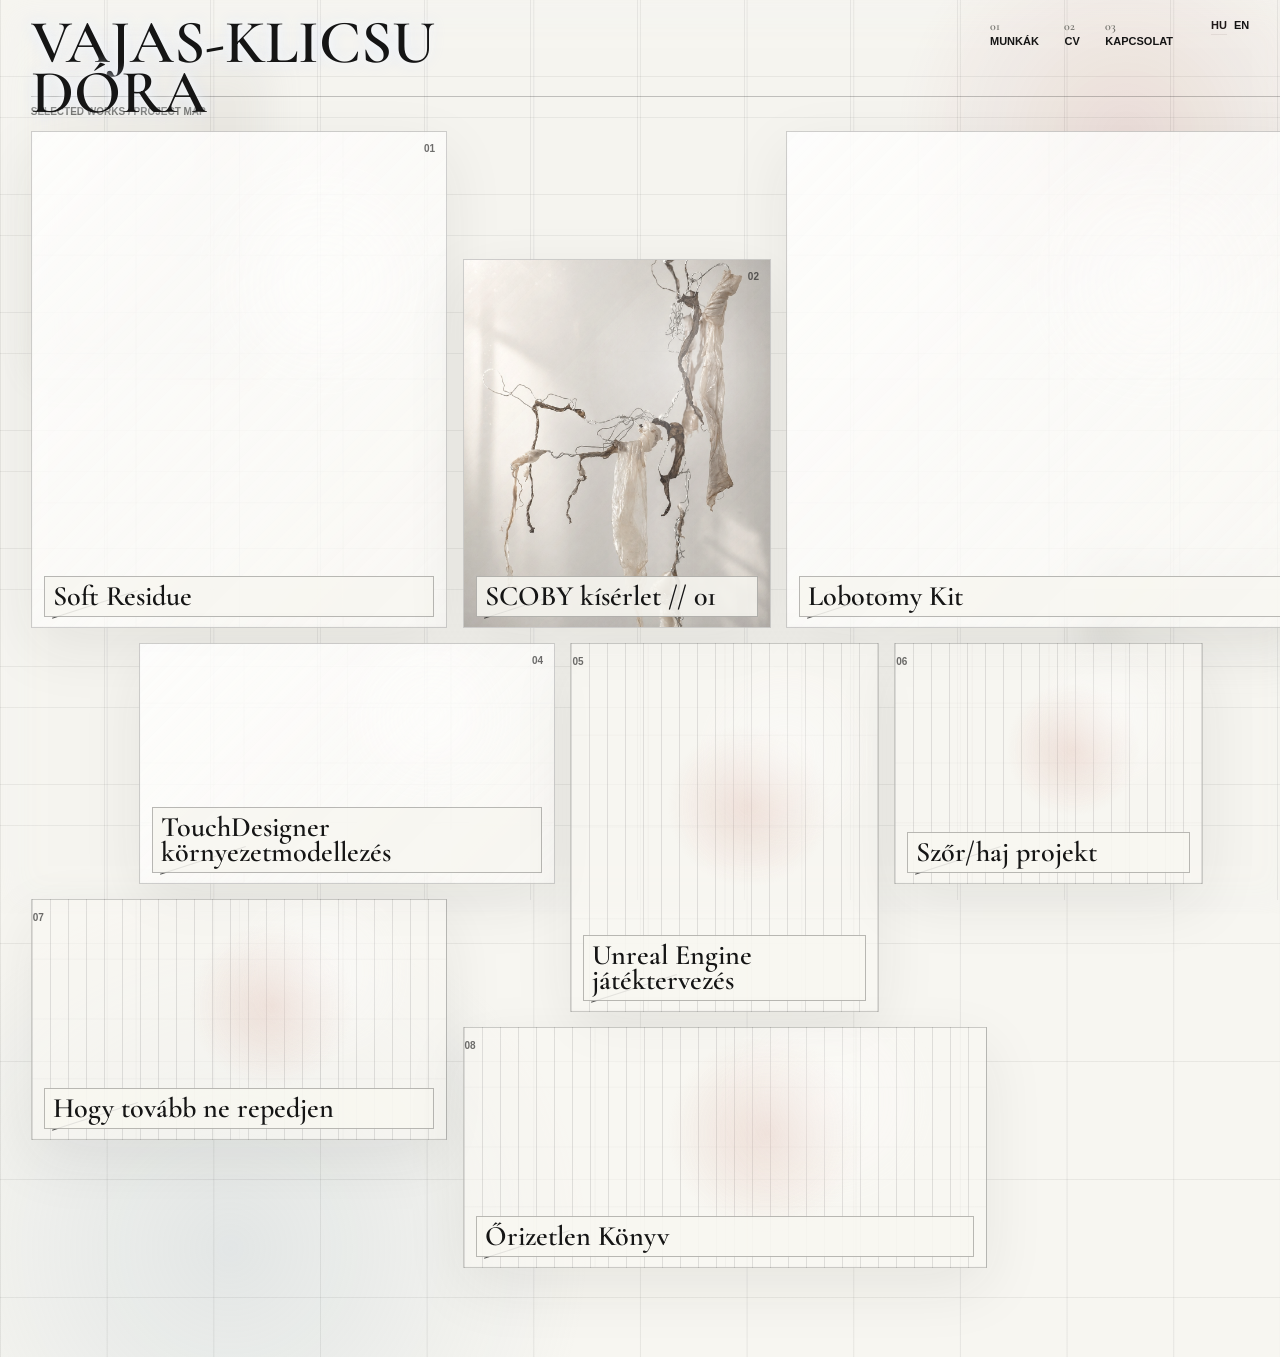
==== index.html @ bae238e0 "Publish editorial redesign" ====
<!DOCTYPE html>
<html lang="hu">
  <head>
    <meta charset="UTF-8" />
    <meta name="viewport" content="width=device-width, initial-scale=1.0" />
    <meta http-equiv="refresh" content="0; url=elso-oldal.html?v=20260509-3" />
    <title>Vajas-Klicsu Dóra</title>
    <link rel="canonical" href="elso-oldal.html" />
  </head>
  <body>
    <p><a href="elso-oldal.html?v=20260509-3">Oldal megnyitása</a></p>
  </body>
</html>
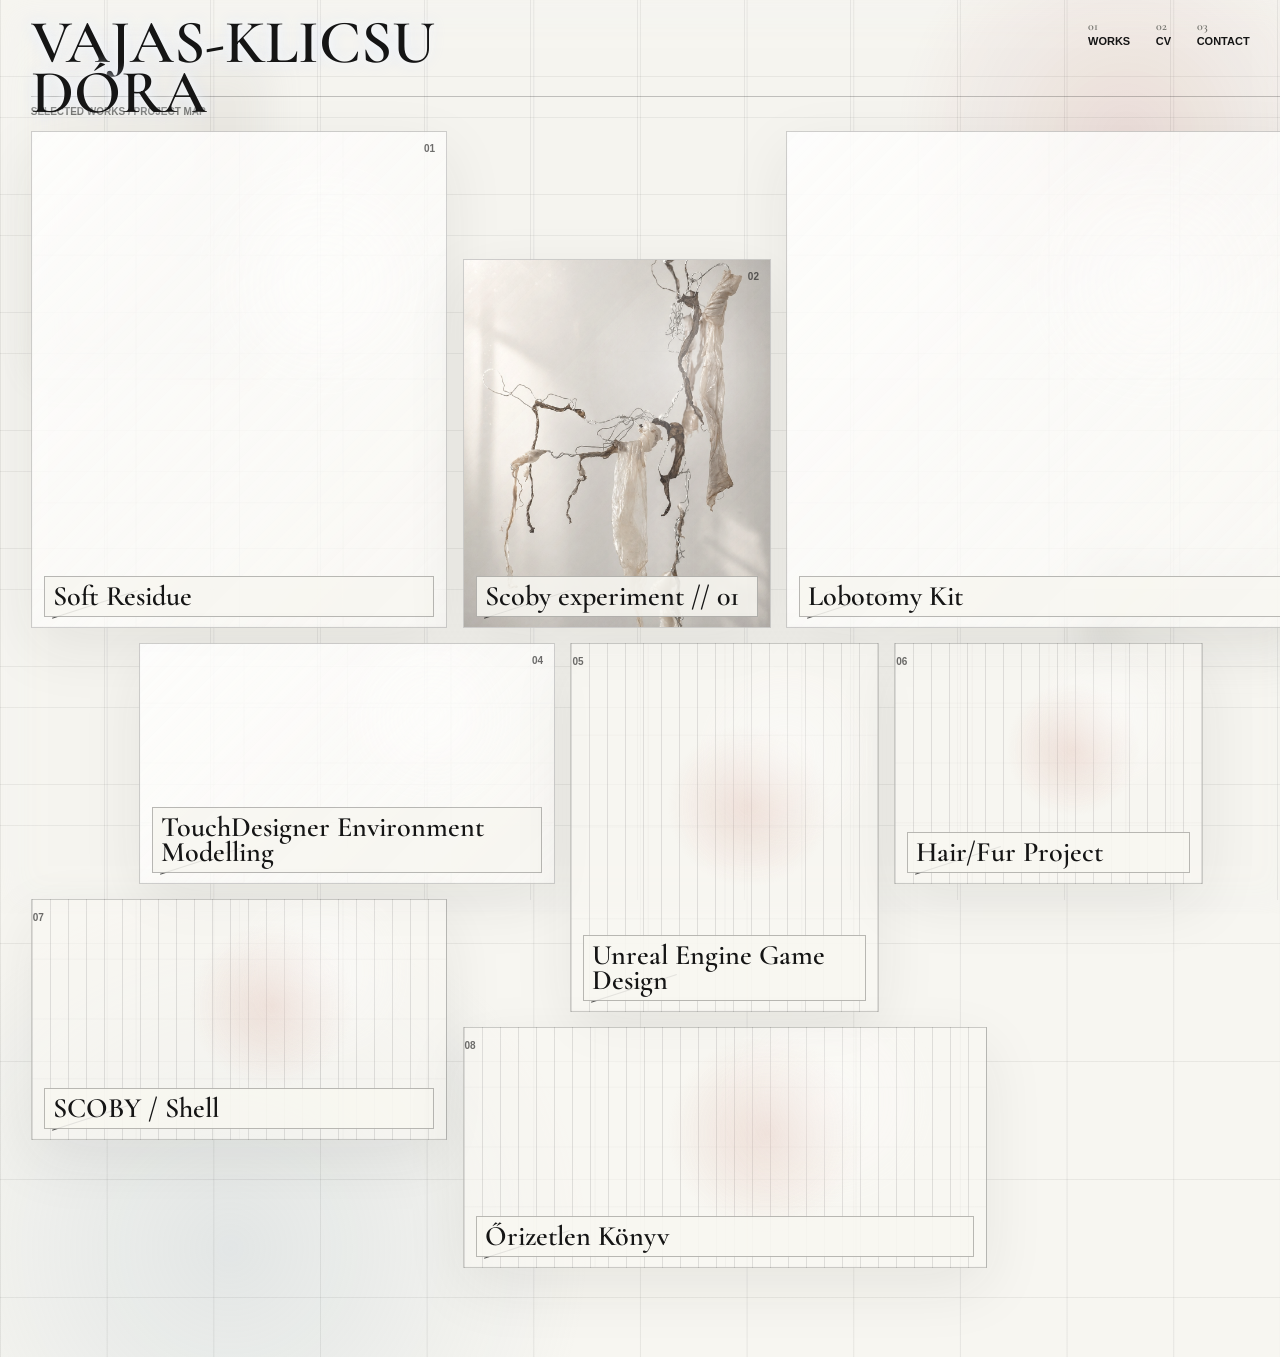
==== commit bc217dc5: "Remove language switch" ====
--- a/index.html
+++ b/index.html
@@ -3,11 +3,11 @@
   <head>
     <meta charset="UTF-8" />
     <meta name="viewport" content="width=device-width, initial-scale=1.0" />
-    <meta http-equiv="refresh" content="0; url=elso-oldal.html?v=20260509-3" />
+    <meta http-equiv="refresh" content="0; url=elso-oldal.html?v=20260509-4" />
     <title>Vajas-Klicsu Dóra</title>
     <link rel="canonical" href="elso-oldal.html" />
   </head>
   <body>
-    <p><a href="elso-oldal.html?v=20260509-3">Oldal megnyitása</a></p>
+    <p><a href="elso-oldal.html?v=20260509-4">Oldal megnyitása</a></p>
   </body>
 </html>
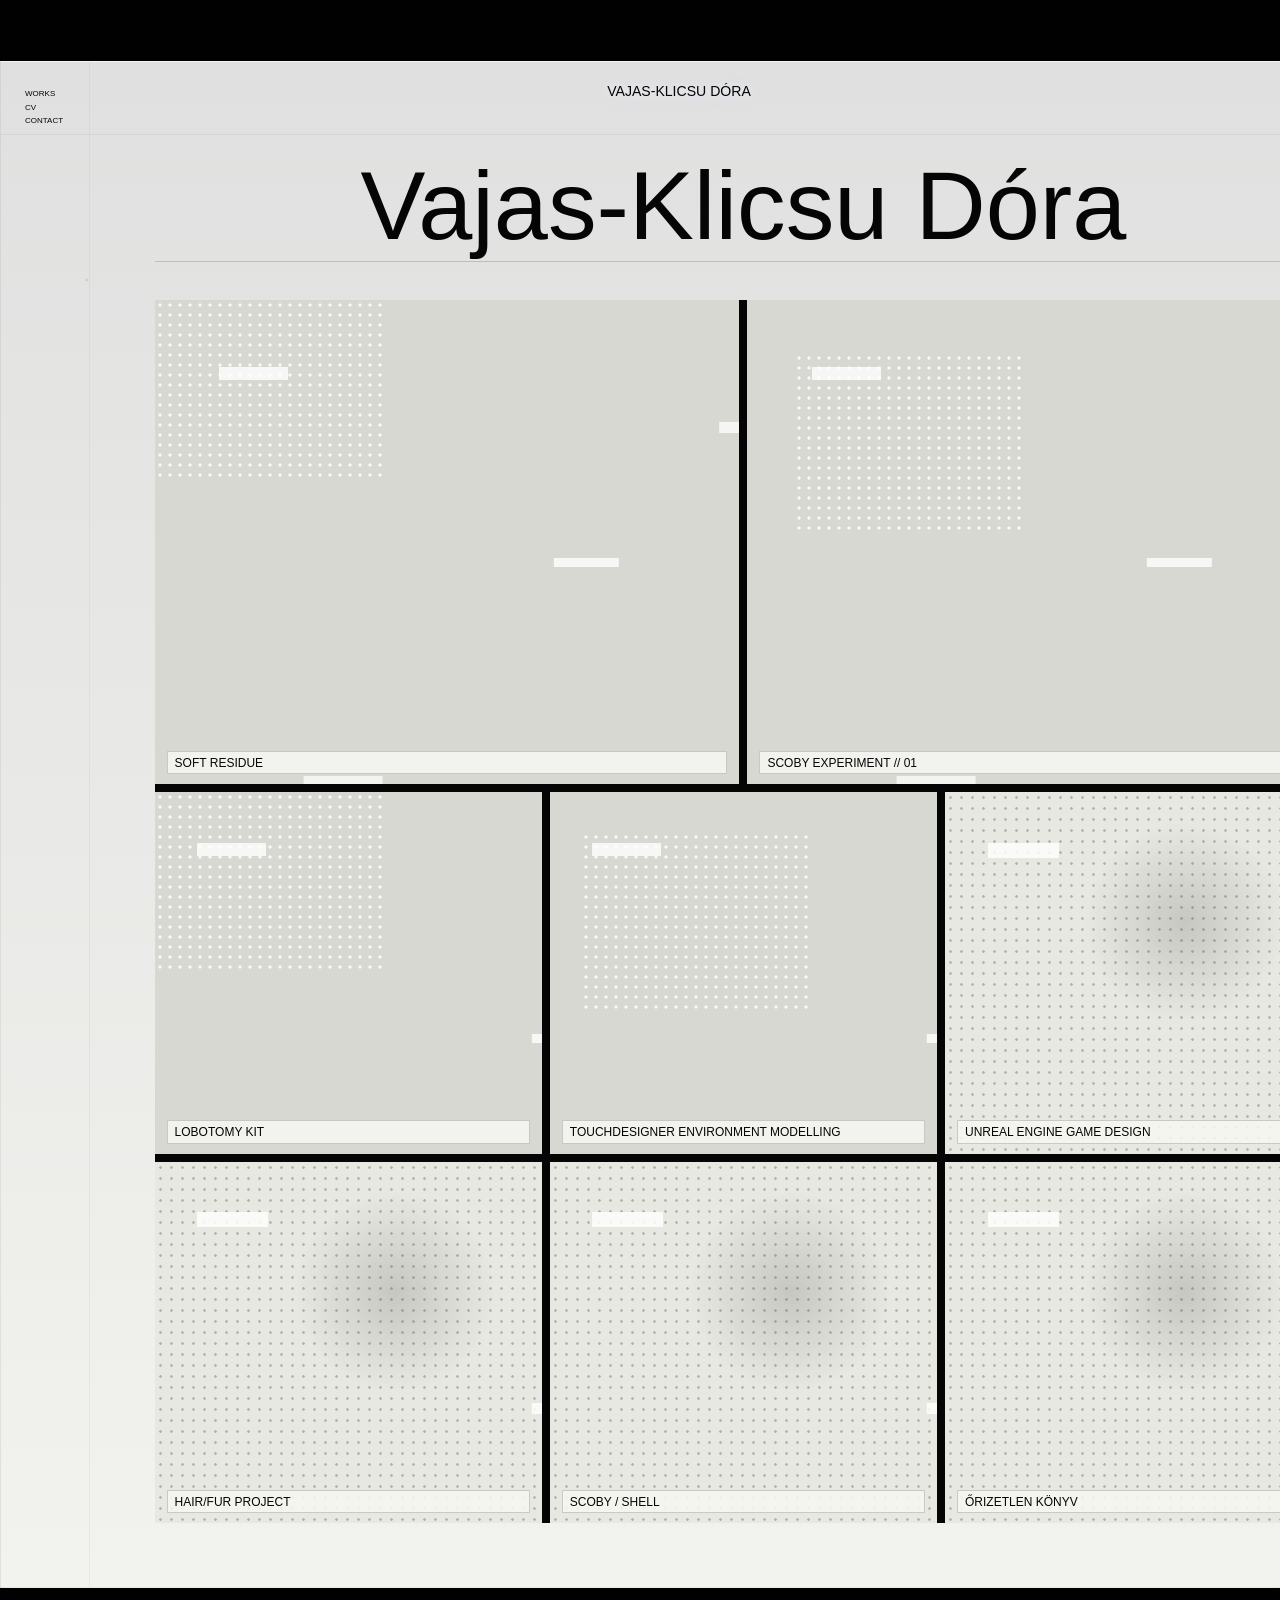
==== commit a6a472cb: "Apply monochrome reference layout" ====
--- a/index.html
+++ b/index.html
@@ -3,11 +3,11 @@
   <head>
     <meta charset="UTF-8" />
     <meta name="viewport" content="width=device-width, initial-scale=1.0" />
-    <meta http-equiv="refresh" content="0; url=elso-oldal.html?v=20260509-4" />
+    <meta http-equiv="refresh" content="0; url=elso-oldal.html?v=20260509-5" />
     <title>Vajas-Klicsu Dóra</title>
     <link rel="canonical" href="elso-oldal.html" />
   </head>
   <body>
-    <p><a href="elso-oldal.html?v=20260509-4">Oldal megnyitása</a></p>
+    <p><a href="elso-oldal.html?v=20260509-5">Oldal megnyitása</a></p>
   </body>
 </html>
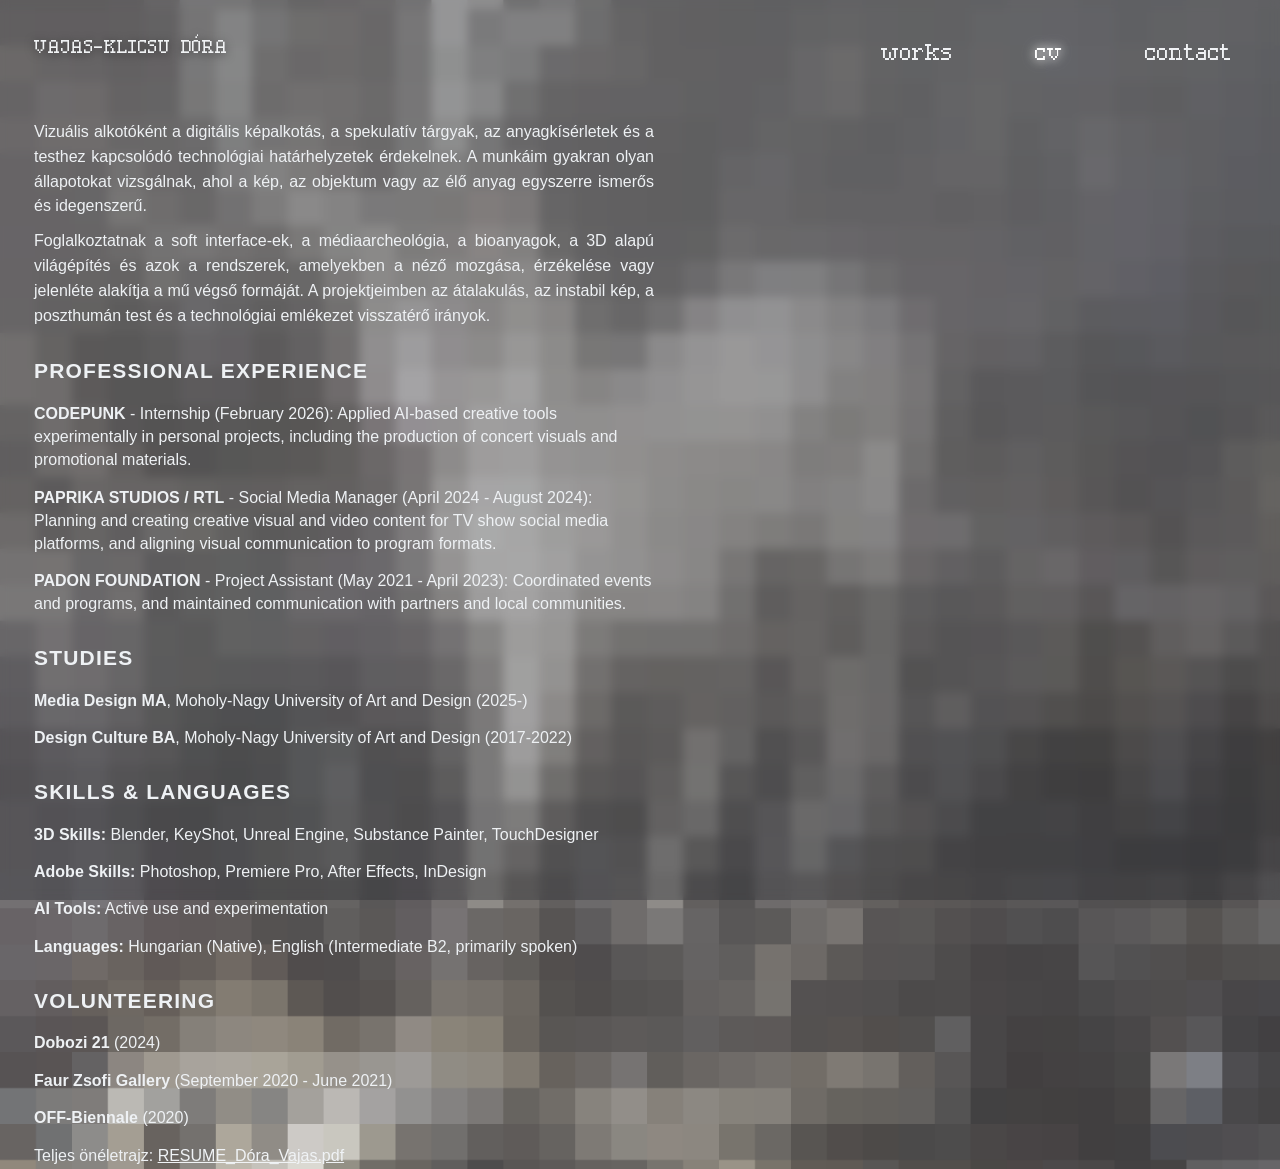
==== commit 2005c0ff: "Restore previous site look" ====
--- a/index.html
+++ b/index.html
@@ -3,11 +3,11 @@
   <head>
     <meta charset="UTF-8" />
     <meta name="viewport" content="width=device-width, initial-scale=1.0" />
-    <meta http-equiv="refresh" content="0; url=elso-oldal.html?v=20260509-5" />
-    <title>Vajas-Klicsu Dóra</title>
+    <meta http-equiv="refresh" content="0; url=elso-oldal.html" />
+    <title>Vajas-Klicsu Dora</title>
     <link rel="canonical" href="elso-oldal.html" />
   </head>
   <body>
-    <p><a href="elso-oldal.html?v=20260509-5">Oldal megnyitása</a></p>
+    <p><a href="elso-oldal.html">Open the site</a></p>
   </body>
 </html>
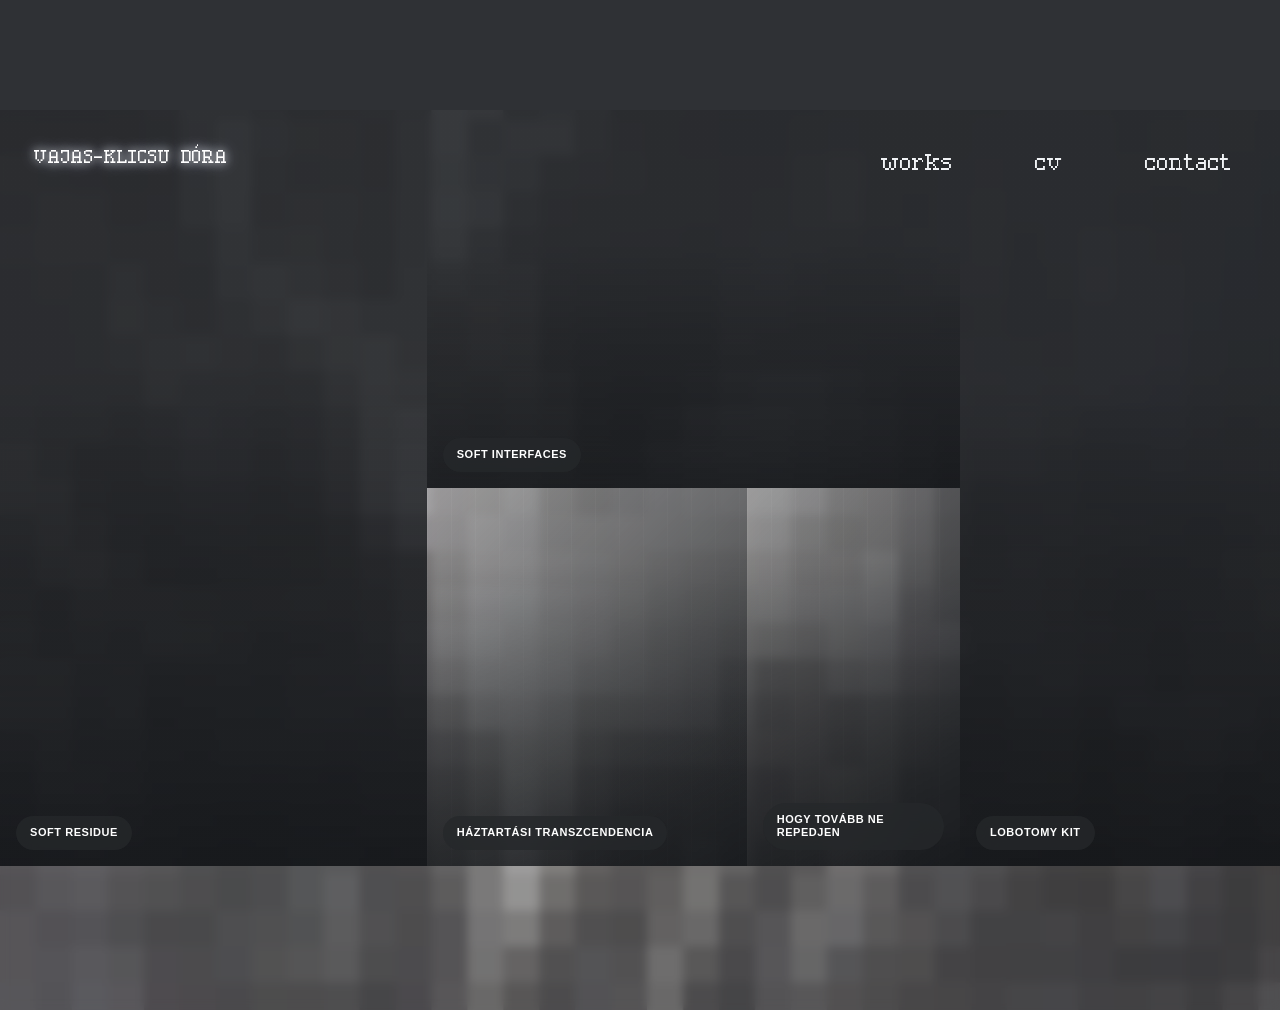
==== commit d56d15df: "Fix mosaic visibility: cache-bust CSS, default to about, stronger grid layout" ====
--- a/index.html
+++ b/index.html
@@ -3,7 +3,7 @@
   <head>
     <meta charset="UTF-8" />
     <meta name="viewport" content="width=device-width, initial-scale=1.0" />
-    <meta http-equiv="refresh" content="0; url=elso-oldal.html" />
+    <meta http-equiv="refresh" content="0; url=elso-oldal.html#about" />
     <title>Vajas-Klicsu Dora</title>
     <link rel="canonical" href="elso-oldal.html" />
   </head>
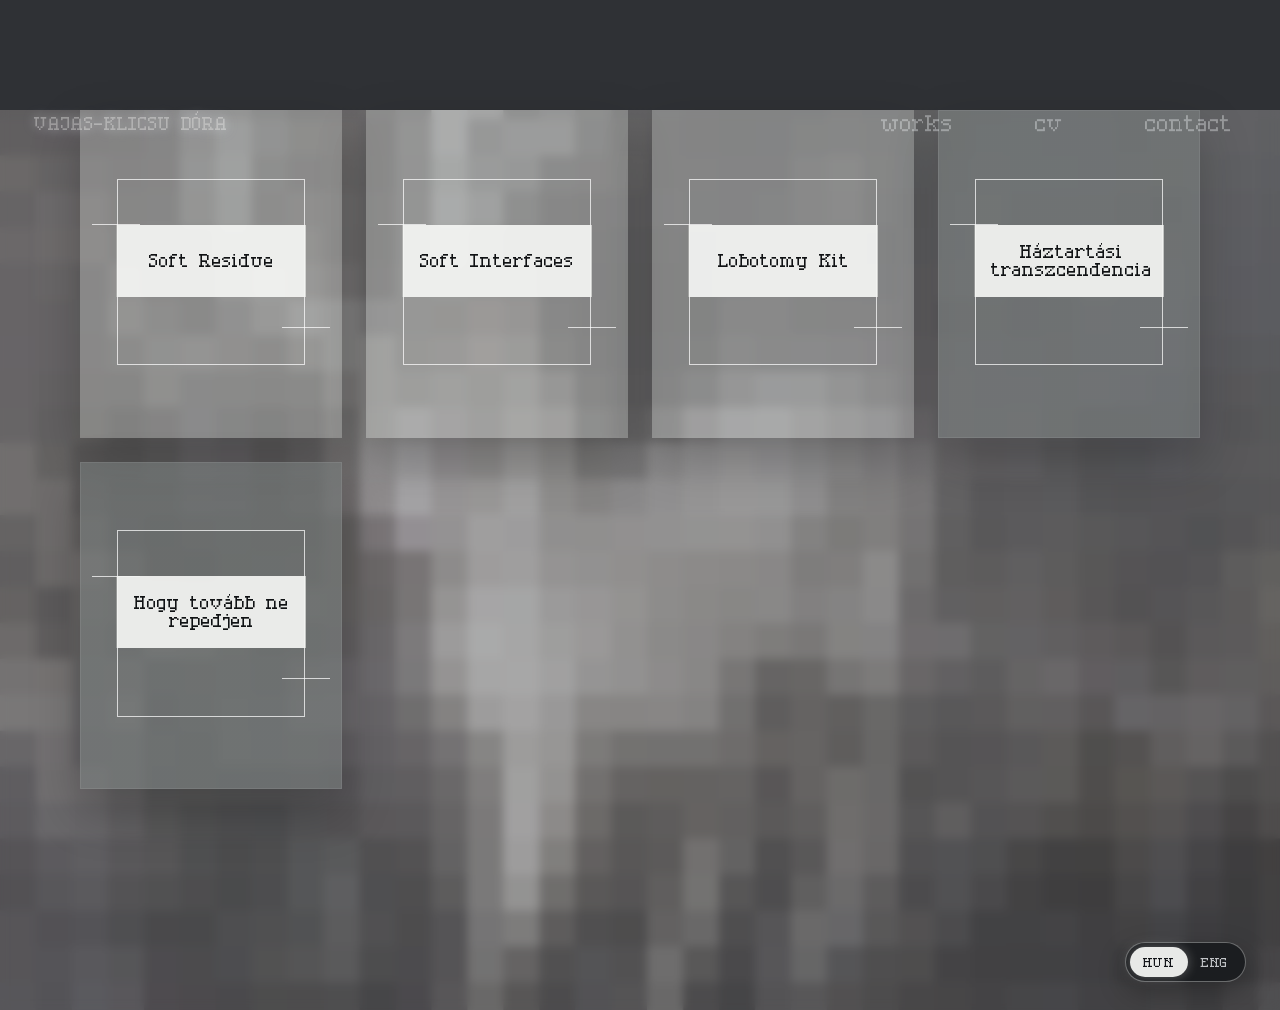
==== commit f3f6d903: "Make language toggle fixed and visible, improve cache busting" ====
--- a/index.html
+++ b/index.html
@@ -3,7 +3,7 @@
   <head>
     <meta charset="UTF-8" />
     <meta name="viewport" content="width=device-width, initial-scale=1.0" />
-    <meta http-equiv="refresh" content="0; url=elso-oldal.html#about" />
+    <meta http-equiv="refresh" content="0; url=elso-oldal.html?v=lang-2#about" />
     <title>Vajas-Klicsu Dora</title>
     <link rel="canonical" href="elso-oldal.html" />
   </head>
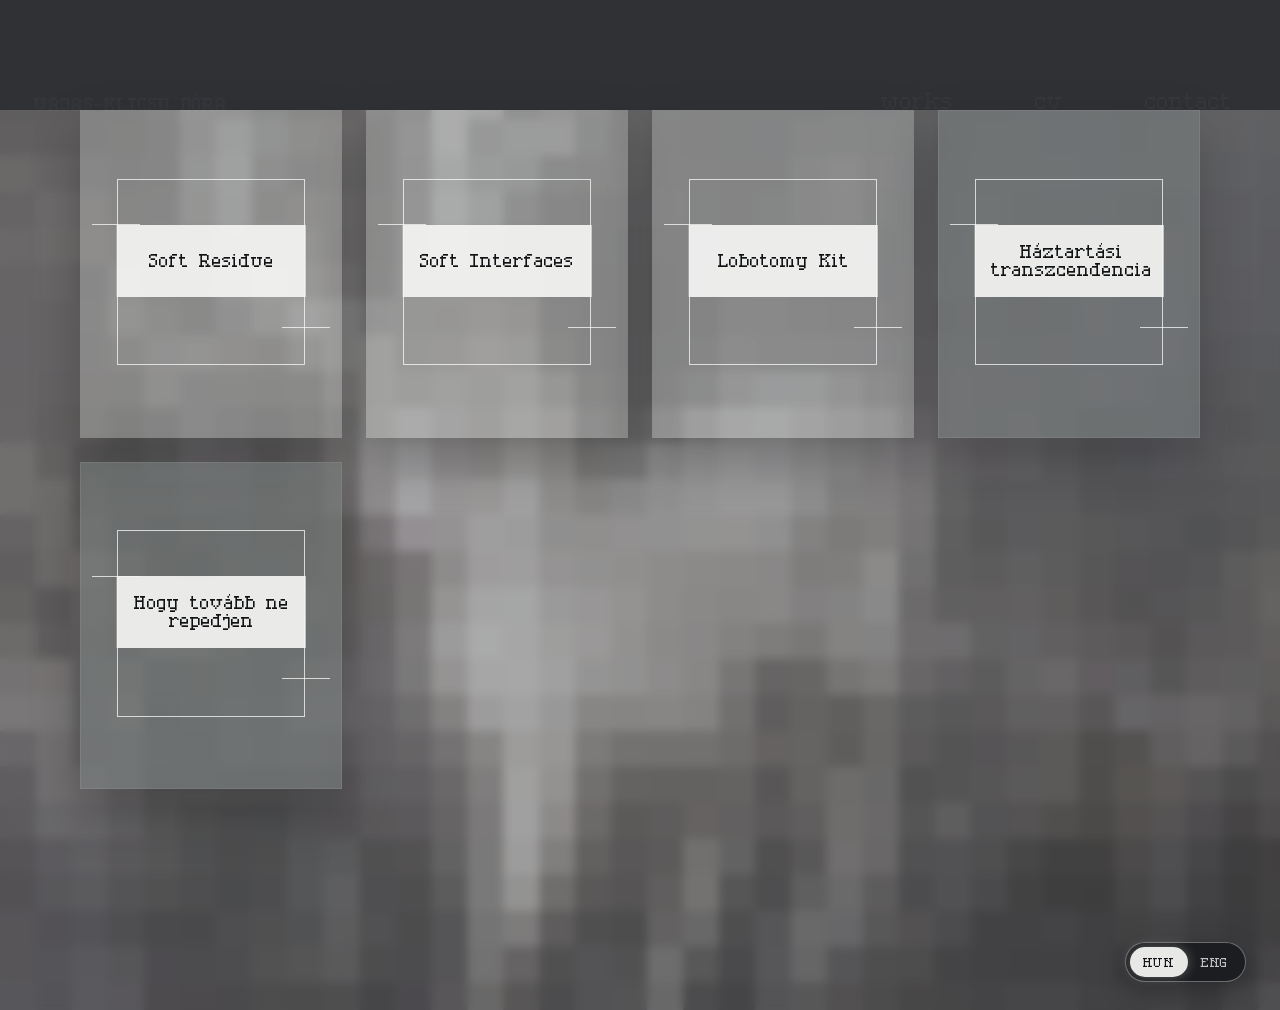
==== commit ba193032: "Add bilingual Hungarian and English CV content for HUN/ENG toggle" ====
--- a/index.html
+++ b/index.html
@@ -3,7 +3,7 @@
   <head>
     <meta charset="UTF-8" />
     <meta name="viewport" content="width=device-width, initial-scale=1.0" />
-    <meta http-equiv="refresh" content="0; url=elso-oldal.html?v=lang-2#about" />
+    <meta http-equiv="refresh" content="0; url=elso-oldal.html?v=lang-3#about" />
     <title>Vajas-Klicsu Dora</title>
     <link rel="canonical" href="elso-oldal.html" />
   </head>
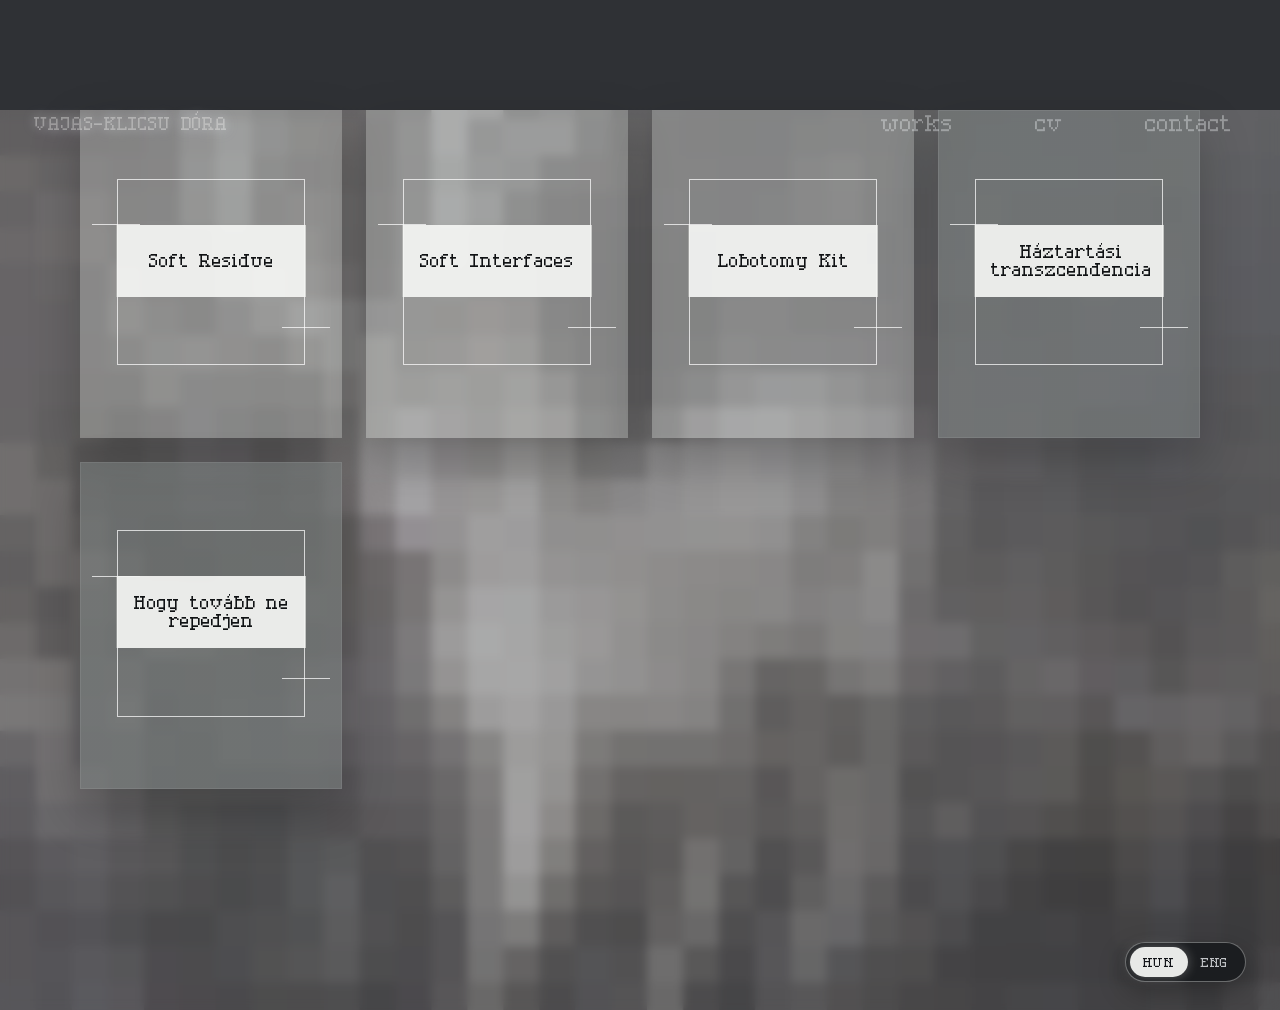
==== commit 88750be8: "Change browser tab title to VAJAS-KLICSU" ====
--- a/index.html
+++ b/index.html
@@ -4,7 +4,7 @@
     <meta charset="UTF-8" />
     <meta name="viewport" content="width=device-width, initial-scale=1.0" />
     <meta http-equiv="refresh" content="0; url=elso-oldal.html?v=lang-3#about" />
-    <title>Vajas-Klicsu Dora</title>
+    <title>VAJAS-KLICSU</title>
     <link rel="canonical" href="elso-oldal.html" />
   </head>
   <body>
